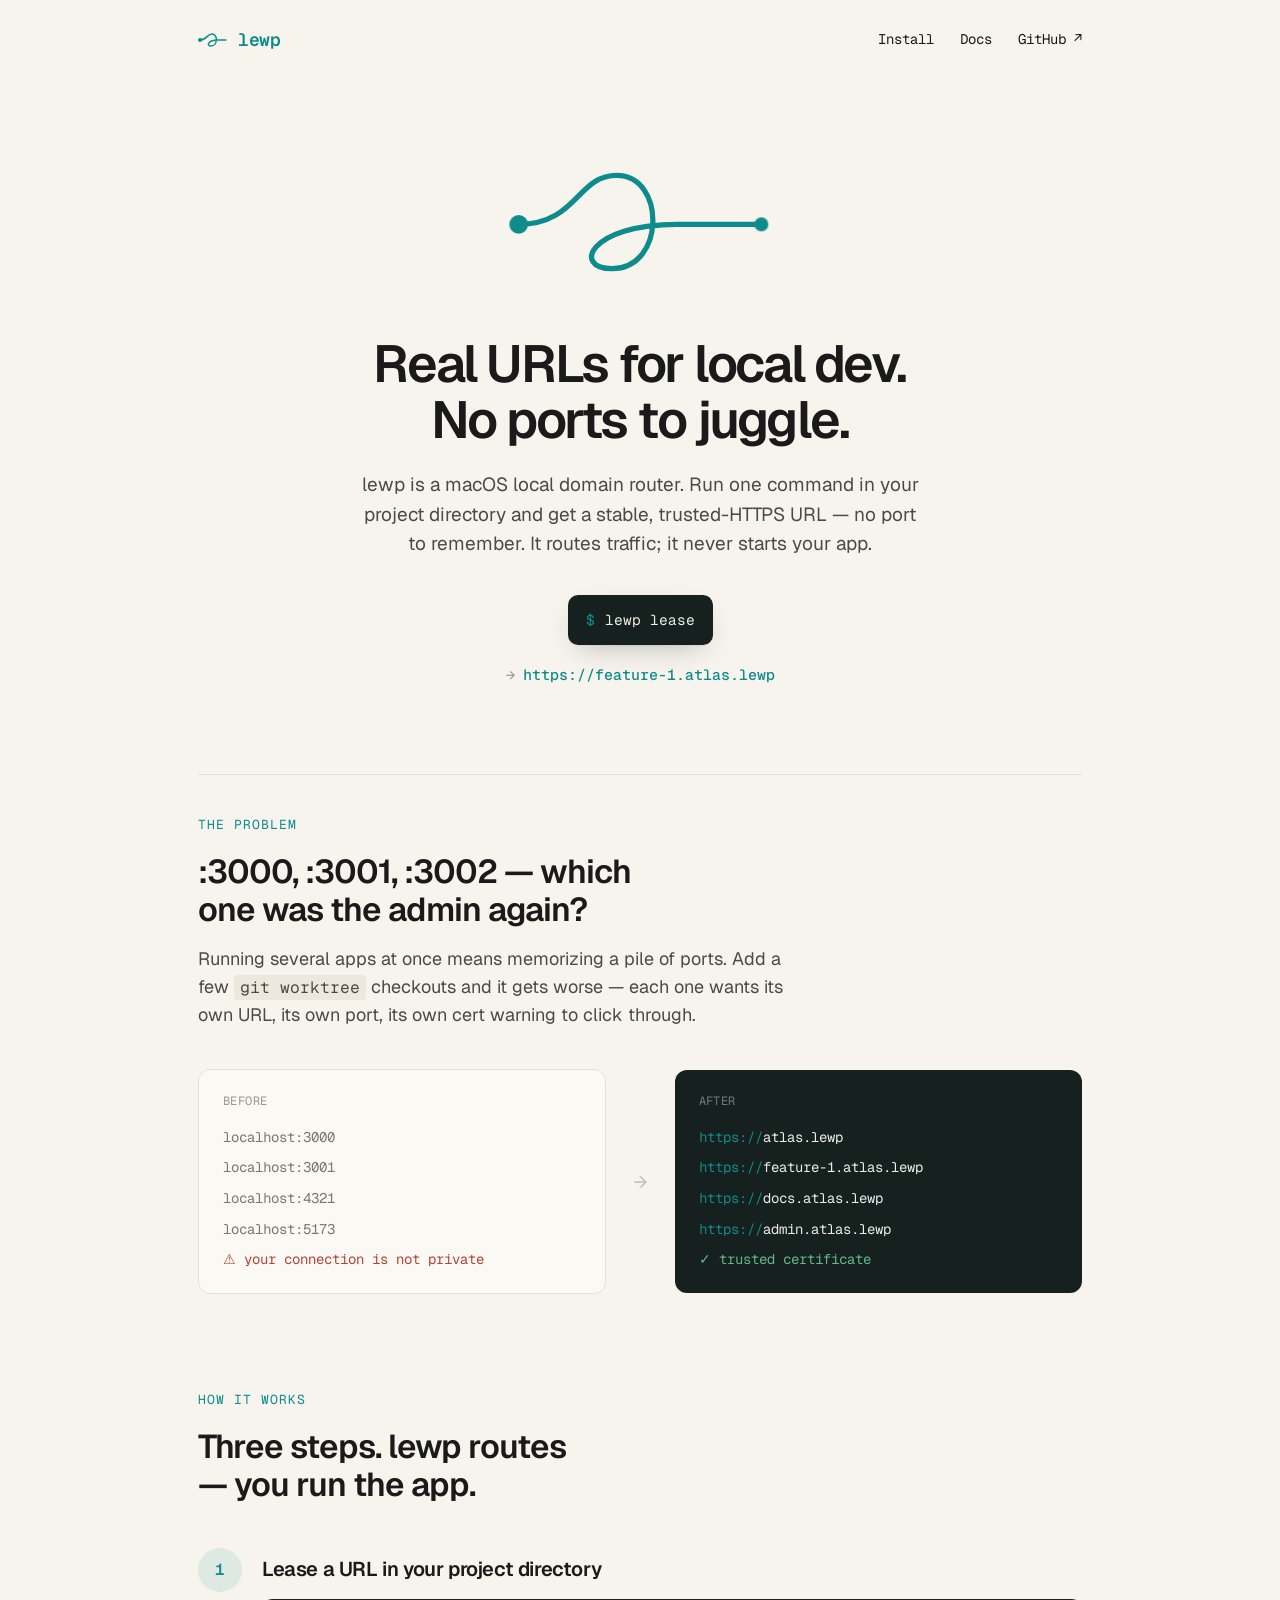
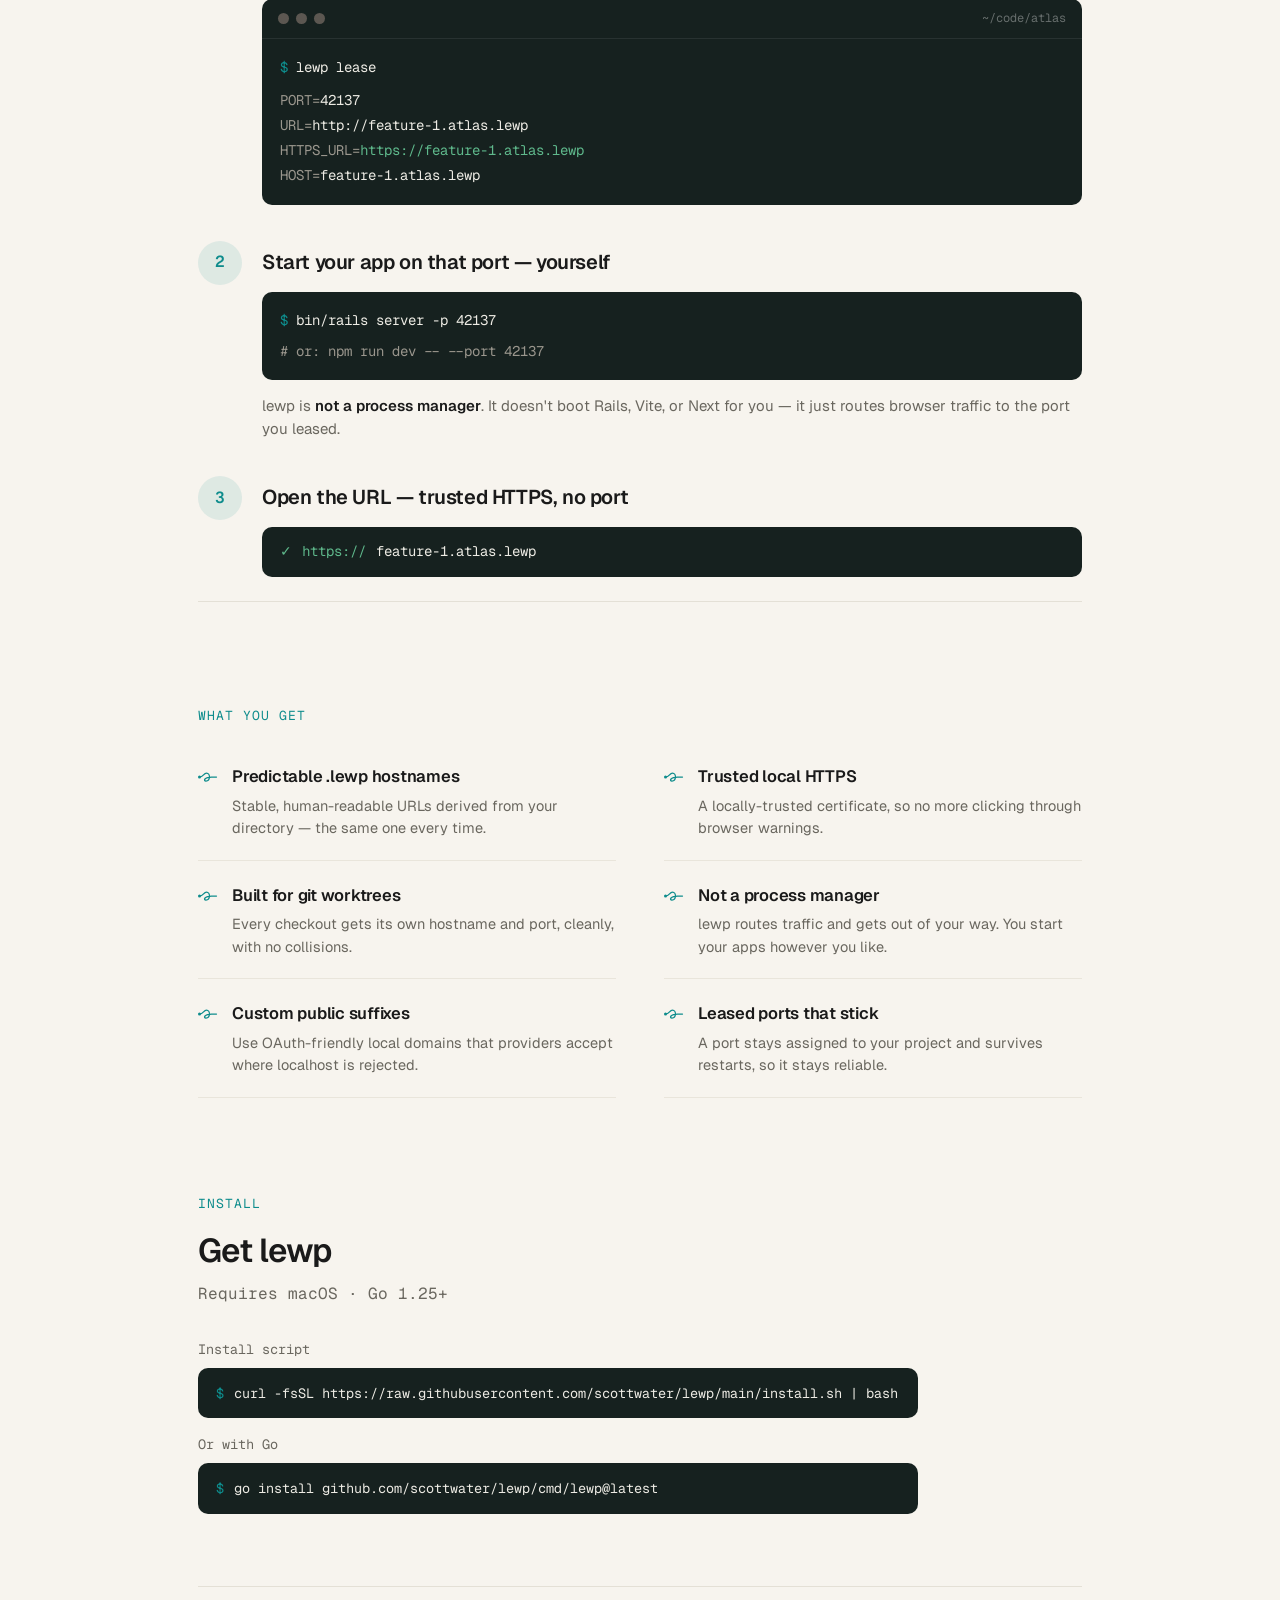
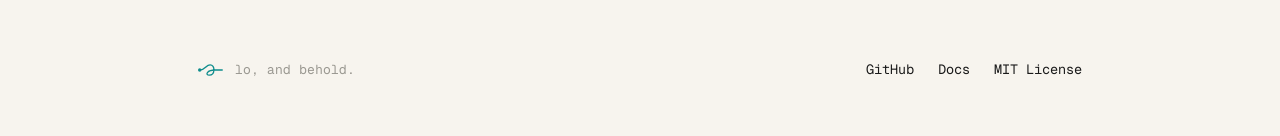
==== site/index.html @ ffc9e538 "initial website" ====
<!DOCTYPE html>
<html lang="en">
<head>
<meta charset="utf-8">
<meta name="viewport" content="width=device-width, initial-scale=1">
<title>lewp — Real URLs for local dev</title>
<meta name="description" content="lewp is a macOS local domain router. Run one command in your project directory and get a stable, trusted-HTTPS URL — no port to remember. It routes traffic; it never starts your app.">
<meta name="theme-color" content="#F7F4EE">
<link rel="icon" href="favicon.ico" sizes="any">
<link rel="icon" href="favicon.svg" type="image/svg+xml">
<link rel="apple-touch-icon" href="apple-touch-icon.png">
<link rel="manifest" href="manifest.webmanifest">
<link rel="preconnect" href="https://fonts.googleapis.com">
<link rel="preconnect" href="https://fonts.gstatic.com" crossorigin>
<link href="https://fonts.googleapis.com/css2?family=Geist:wght@400;500;600;700&family=Geist+Mono:wght@400;500;600&display=swap" rel="stylesheet">
<link rel="stylesheet" href="styles.css">
</head>
<body>

<div class="container">

  <!-- ============ HEADER ============ -->
  <header class="site-header">
    <a href="index.html" class="brand">
      <svg width="30" height="16" viewBox="0 0 60 32" fill="none" style="overflow: visible;" aria-hidden="true">
        <path d="M4 16 C 18 16 18 4 28 4 C 40 4 40 28 26 28 C 16 28 20 16 40 16 L 56 16" stroke="#0E8C8C" stroke-width="3" stroke-linecap="round" fill="none"/>
        <circle cx="4" cy="16" r="4" fill="#0E8C8C"/>
      </svg>
      <span>lewp</span>
    </a>
    <nav class="nav">
      <a href="#install">Install</a>
      <a href="docs.html">Docs</a>
      <a href="https://github.com/scottwater/lewp">GitHub&nbsp;↗</a>
    </nav>
  </header>

  <!-- ============ HERO ============ -->
  <section class="hero">
    <div class="hero-logo">
      <svg width="280" height="140" viewBox="0 0 240 120" fill="none" style="overflow: visible;" aria-hidden="true">
        <path class="lewp-path" pathLength="1" d="M16 62 C 66 62 66 20 100 20 C 142 20 142 100 96 100 C 62 100 76 62 152 62 L 224 62" stroke="#0E8C8C" stroke-width="4.5" stroke-linecap="round" fill="none"/>
        <circle class="lewp-dot" cx="16" cy="62" r="8" fill="#0E8C8C"/>
        <circle class="lewp-tip" cx="224" cy="62" r="6" fill="#0E8C8C"/>
      </svg>
    </div>

    <h1 class="lewp-fade">Real URLs for local dev.<br>No ports to juggle.</h1>

    <p class="hero-sub lewp-fade-2">lewp is a macOS local domain router. Run one command in your project directory and get a stable, trusted-HTTPS URL — no port to remember. It routes traffic; it never starts your app.</p>

    <div class="hero-cta lewp-fade-2">
      <code class="hero-cmd"><span class="prompt">$</span>lewp lease</code>
      <div class="hero-url">
        <span class="arrow">→</span>
        <a href="#how">https://feature-1.atlas.lewp</a>
      </div>
    </div>
  </section>

  <!-- ============ PROBLEM ============ -->
  <section class="problem">
    <p class="kicker">The problem</p>
    <h2>:3000, :3001, :3002 — which one was the admin again?</h2>
    <p class="lede">Running several apps at once means memorizing a pile of ports. Add a few <code class="inline-code">git worktree</code> checkouts and it gets worse — each one wants its own URL, its own port, its own cert warning to click through.</p>

    <div class="before-after">
      <div class="card-before">
        <p class="card-label">BEFORE</p>
        <div class="card-list">
          <span>localhost:3000</span>
          <span>localhost:3001</span>
          <span>localhost:4321</span>
          <span>localhost:5173</span>
          <span class="warn">⚠ your connection is not private</span>
        </div>
      </div>
      <div class="arrow">→</div>
      <div class="card-after">
        <p class="card-label">AFTER</p>
        <div class="card-list">
          <span><span class="prompt">https://</span>atlas.lewp</span>
          <span><span class="prompt">https://</span>feature-1.atlas.lewp</span>
          <span><span class="prompt">https://</span>docs.atlas.lewp</span>
          <span><span class="prompt">https://</span>admin.atlas.lewp</span>
          <span class="ok">✓ trusted certificate</span>
        </div>
      </div>
    </div>
  </section>

  <!-- ============ HOW IT WORKS ============ -->
  <section id="how" class="how">
    <p class="kicker">How it works</p>
    <h2>Three steps. lewp routes — you run the app.</h2>

    <div class="steps">

      <!-- step 1 -->
      <div class="step">
        <div class="step-num">1</div>
        <div>
          <h3>Lease a URL in your project directory</h3>
          <div class="term">
            <div class="term-titlebar">
              <div class="term-lights"><span></span><span></span><span></span></div>
              <span class="term-path">~/code/atlas</span>
            </div>
            <div class="term-body">
              <div><span class="prompt">$</span> lewp lease</div>
              <div class="dim" style="margin-top: 8px;">PORT=<span class="term-ink">42137</span></div>
              <div class="dim">URL=<span class="term-ink">http://feature-1.atlas.lewp</span></div>
              <div class="dim">HTTPS_URL=<span class="ok">https://feature-1.atlas.lewp</span></div>
              <div class="dim">HOST=<span class="term-ink">feature-1.atlas.lewp</span></div>
            </div>
          </div>
        </div>
      </div>

      <!-- step 2 -->
      <div class="step">
        <div class="step-num">2</div>
        <div>
          <h3>Start your app on that port — yourself</h3>
          <div class="term">
            <div class="term-body">
              <div><span class="prompt">$</span> bin/rails server -p 42137</div>
              <div class="dim" style="margin-top: 6px;"># or: npm run dev -- --port 42137</div>
            </div>
          </div>
          <p class="step-note">lewp is <strong>not a process manager</strong>. It doesn't boot Rails, Vite, or Next for you — it just routes browser traffic to the port you leased.</p>
        </div>
      </div>

      <!-- step 3 -->
      <div class="step">
        <div class="step-num">3</div>
        <div>
          <h3>Open the URL — trusted HTTPS, no port</h3>
          <div class="term">
            <div class="term-url">
              <span class="ok">✓</span>
              <span class="ok">https://</span><span>feature-1.atlas.lewp</span>
            </div>
          </div>
        </div>
      </div>

    </div>
  </section>

  <!-- ============ FEATURES ============ -->
  <section class="features">
    <p class="kicker">What you get</p>
    <div class="features-grid">

      <div class="feature">
        <svg width="20" height="16" viewBox="0 0 40 24" fill="none" aria-hidden="true">
          <path d="M3 12 C 11 12 11 4 17 4 C 25 4 25 20 16 20 C 10 20 13 12 27 12 L 37 12" stroke="#0E8C8C" stroke-width="2.5" stroke-linecap="round" fill="none"/>
          <circle cx="3" cy="12" r="3" fill="#0E8C8C"/>
        </svg>
        <div>
          <h3>Predictable .lewp hostnames</h3>
          <p>Stable, human-readable URLs derived from your directory — the same one every time.</p>
        </div>
      </div>

      <div class="feature">
        <svg width="20" height="16" viewBox="0 0 40 24" fill="none" aria-hidden="true">
          <path d="M3 12 C 11 12 11 4 17 4 C 25 4 25 20 16 20 C 10 20 13 12 27 12 L 37 12" stroke="#0E8C8C" stroke-width="2.5" stroke-linecap="round" fill="none"/>
          <circle cx="3" cy="12" r="3" fill="#0E8C8C"/>
        </svg>
        <div>
          <h3>Trusted local HTTPS</h3>
          <p>A locally-trusted certificate, so no more clicking through browser warnings.</p>
        </div>
      </div>

      <div class="feature">
        <svg width="20" height="16" viewBox="0 0 40 24" fill="none" aria-hidden="true">
          <path d="M3 12 C 11 12 11 4 17 4 C 25 4 25 20 16 20 C 10 20 13 12 27 12 L 37 12" stroke="#0E8C8C" stroke-width="2.5" stroke-linecap="round" fill="none"/>
          <circle cx="3" cy="12" r="3" fill="#0E8C8C"/>
        </svg>
        <div>
          <h3>Built for git worktrees</h3>
          <p>Every checkout gets its own hostname and port, cleanly, with no collisions.</p>
        </div>
      </div>

      <div class="feature">
        <svg width="20" height="16" viewBox="0 0 40 24" fill="none" aria-hidden="true">
          <path d="M3 12 C 11 12 11 4 17 4 C 25 4 25 20 16 20 C 10 20 13 12 27 12 L 37 12" stroke="#0E8C8C" stroke-width="2.5" stroke-linecap="round" fill="none"/>
          <circle cx="3" cy="12" r="3" fill="#0E8C8C"/>
        </svg>
        <div>
          <h3>Not a process manager</h3>
          <p>lewp routes traffic and gets out of your way. You start your apps however you like.</p>
        </div>
      </div>

      <div class="feature">
        <svg width="20" height="16" viewBox="0 0 40 24" fill="none" aria-hidden="true">
          <path d="M3 12 C 11 12 11 4 17 4 C 25 4 25 20 16 20 C 10 20 13 12 27 12 L 37 12" stroke="#0E8C8C" stroke-width="2.5" stroke-linecap="round" fill="none"/>
          <circle cx="3" cy="12" r="3" fill="#0E8C8C"/>
        </svg>
        <div>
          <h3>Custom public suffixes</h3>
          <p>Use OAuth-friendly local domains that providers accept where localhost is rejected.</p>
        </div>
      </div>

      <div class="feature">
        <svg width="20" height="16" viewBox="0 0 40 24" fill="none" aria-hidden="true">
          <path d="M3 12 C 11 12 11 4 17 4 C 25 4 25 20 16 20 C 10 20 13 12 27 12 L 37 12" stroke="#0E8C8C" stroke-width="2.5" stroke-linecap="round" fill="none"/>
          <circle cx="3" cy="12" r="3" fill="#0E8C8C"/>
        </svg>
        <div>
          <h3>Leased ports that stick</h3>
          <p>A port stays assigned to your project and survives restarts, so it stays reliable.</p>
        </div>
      </div>

    </div>
  </section>

  <!-- ============ INSTALL ============ -->
  <section id="install" class="install">
    <p class="kicker">Install</p>
    <h2>Get lewp</h2>
    <p class="reqs">Requires macOS · Go 1.25+</p>

    <div class="install-list">
      <div>
        <p class="install-label">Install script</p>
        <code class="install-cmd"><span class="prompt">$</span>curl -fsSL https://raw.githubusercontent.com/scottwater/lewp/main/install.sh | bash</code>
      </div>
      <div>
        <p class="install-label">Or with Go</p>
        <code class="install-cmd"><span class="prompt">$</span>go install github.com/scottwater/lewp/cmd/lewp@latest</code>
      </div>
    </div>
  </section>

  <!-- ============ FOOTER ============ -->
  <footer class="site-footer">
    <div class="footer-tag">
      <svg width="26" height="14" viewBox="0 0 60 32" fill="none" aria-hidden="true">
        <path d="M4 16 C 18 16 18 4 28 4 C 40 4 40 28 26 28 C 16 28 20 16 40 16 L 56 16" stroke="#0E8C8C" stroke-width="3" stroke-linecap="round" fill="none"/>
        <circle cx="4" cy="16" r="4" fill="#0E8C8C"/>
      </svg>
      <span>lo, and behold.</span>
    </div>
    <nav class="footer-nav">
      <a href="https://github.com/scottwater/lewp">GitHub</a>
      <a href="docs.html">Docs</a>
      <a href="https://github.com/scottwater/lewp/blob/main/LICENSE">MIT License</a>
    </nav>
  </footer>

</div>

</body>
</html>
---- site/styles.css ----
/* lewp site — shared styles for index.html and docs.html */

:root {
  --bg: #F7F4EE;
  --ink: #1A1A1A;
  --teal: #0E8C8C;
  --body-2: #4A4A46;
  --body-3: #6A675F;
  --faint: #9A9891;
  --faint-2: #C7C2B6;
  --line: #E4E0D6;
  --line-soft: #E9E5DB;
  --chip: #ECE8DE;
  --card: #FBF9F3;
  --term: #16211F;
  --term-ink: #EDEBE4;
  --term-dim: #9A968D;
  --term-comment: #6E6A62;
  --green: #5FB98C;
  --red: #B4433A;
  --sans: 'Geist', system-ui, sans-serif;
  --mono: 'Geist Mono', ui-monospace, SFMono-Regular, Menlo, monospace;
}

* { box-sizing: border-box; }
html { scroll-behavior: smooth; }
html, body { margin: 0; padding: 0; }
body {
  background: var(--bg);
  color: var(--ink);
  font-family: var(--sans);
  -webkit-font-smoothing: antialiased;
  line-height: 1.55;
}
a { color: var(--teal); text-decoration: none; }
a:hover { text-decoration: underline; }
::selection { background: rgba(14, 140, 140, 0.20); }

/* ---------- shared bits ---------- */

.brand {
  display: flex;
  align-items: center;
  gap: 10px;
  font-size: 18px;
  font-weight: 600;
  letter-spacing: -0.02em;
  color: var(--teal);
  text-decoration: none;
}

.nav {
  display: flex;
  align-items: center;
  gap: 26px;
  font-size: 14px;
}
.nav a { color: var(--ink); }
.nav a.active { color: var(--teal); }

.kicker {
  font-family: var(--mono);
  font-size: 13px;
  letter-spacing: 0.08em;
  text-transform: uppercase;
  color: var(--teal);
  margin: 0 0 18px;
}

.inline-code {
  font-family: var(--mono);
  font-size: 0.9em;
  background: var(--chip);
  padding: 2px 6px;
  border-radius: 4px;
}

/* dark terminal panels */
.term {
  background: var(--term);
  border-radius: 10px;
  overflow: hidden;
  font-family: var(--mono);
  font-size: 14px;
}
.term-body { padding: 16px 18px; color: var(--term-ink); line-height: 1.8; }
.prompt { color: var(--teal); }
.dim { color: var(--term-dim); }
.comment { color: var(--term-comment); }
.ok { color: var(--green); }
.term-ink { color: var(--term-ink); }

/* ---------- landing page ---------- */

.container {
  max-width: 940px;
  margin: 0 auto;
  padding: 0 28px;
}

.site-header {
  display: flex;
  align-items: center;
  justify-content: space-between;
  padding: 26px 0;
  font-family: var(--mono);
}

.hero { padding: 72px 0 88px; }
.hero-logo { display: flex; justify-content: center; margin-bottom: 44px; }
.hero h1 {
  font-size: 52px;
  line-height: 1.08;
  letter-spacing: -0.035em;
  font-weight: 600;
  margin: 0 auto 22px;
  max-width: 640px;
  text-align: center;
  text-wrap: balance;
}
.hero-sub {
  font-size: 19px;
  color: var(--body-2);
  margin: 0 auto 36px;
  max-width: 560px;
  text-align: center;
  text-wrap: pretty;
}
.hero-cta { display: flex; flex-direction: column; align-items: center; gap: 18px; }
.hero-cmd {
  display: flex;
  align-items: center;
  gap: 10px;
  background: var(--term);
  border-radius: 10px;
  font-family: var(--mono);
  font-size: 14.5px;
  color: var(--term-ink);
  padding: 14px 18px;
  white-space: nowrap;
  box-shadow: 0 1px 0 rgba(0, 0, 0, 0.04), 0 10px 30px -12px rgba(22, 33, 31, 0.35);
}
.hero-url {
  display: flex;
  align-items: center;
  gap: 8px;
  font-family: var(--mono);
  font-size: 15px;
  color: var(--body-2);
}
.hero-url .arrow { color: var(--faint); }
.hero-url a { color: var(--teal); font-weight: 500; }

/* hero logo animation */
@keyframes lewp-draw { to { stroke-dashoffset: 0; } }
@keyframes lewp-pop { from { transform: scale(0); opacity: 0; } to { transform: scale(1); opacity: 1; } }
@keyframes lewp-fade { from { opacity: 0; transform: translateY(6px); } to { opacity: 1; transform: translateY(0); } }
.lewp-path {
  stroke-dasharray: 1;
  stroke-dashoffset: 1;
  animation: lewp-draw 1.7s cubic-bezier(0.65, 0.05, 0.36, 1) 0.3s forwards;
}
.lewp-dot { transform-origin: center; animation: lewp-pop 0.45s ease-out both; }
.lewp-tip { opacity: 0; animation: lewp-pop 0.4s ease-out 1.9s forwards; transform-origin: center; }
.lewp-fade { opacity: 0; animation: lewp-fade 0.7s ease-out 0.5s forwards; }
.lewp-fade-2 { opacity: 0; animation: lewp-fade 0.7s ease-out 0.75s forwards; }
@media (prefers-reduced-motion: reduce) {
  .lewp-path { animation: none; stroke-dashoffset: 0; }
  .lewp-dot, .lewp-tip, .lewp-fade, .lewp-fade-2 { animation: none; opacity: 1; transform: none; }
}

/* problem section */
.problem { padding: 40px 0 24px; border-top: 1px solid var(--line); }
.problem h2, .how h2 {
  font-size: 33px;
  line-height: 1.15;
  letter-spacing: -0.03em;
  font-weight: 600;
  margin: 0 0 16px;
  max-width: 620px;
  text-wrap: balance;
}
.problem .lede {
  font-size: 18px;
  color: var(--body-2);
  margin: 0 0 40px;
  max-width: 600px;
  text-wrap: pretty;
}
.before-after {
  display: grid;
  grid-template-columns: 1fr auto 1fr;
  align-items: center;
  gap: 28px;
}
.before-after .arrow { font-size: 22px; color: var(--faint-2); font-family: var(--mono); }
.card-before {
  background: var(--card);
  border: 1px solid var(--line);
  border-radius: 12px;
  padding: 22px 24px;
}
.card-after { background: var(--term); border-radius: 12px; padding: 22px 24px; }
.card-label {
  font-family: var(--mono);
  font-size: 12px;
  color: var(--faint);
  margin: 0 0 16px;
  letter-spacing: 0.04em;
}
.card-after .card-label { color: rgba(255, 255, 255, 0.4); }
.card-list { font-family: var(--mono); font-size: 14px; display: flex; flex-direction: column; gap: 9px; }
.card-before .card-list { color: #7A776F; }
.card-after .card-list { color: var(--term-ink); }
.warn { color: var(--red); }

/* how it works */
.how { padding: 72px 0 24px; }
.how h2 { margin-bottom: 44px; max-width: 560px; }
.steps { display: flex; flex-direction: column; gap: 36px; }
.step { display: grid; grid-template-columns: 44px 1fr; gap: 20px; align-items: start; }
.step-num {
  display: flex;
  align-items: center;
  justify-content: center;
  width: 44px;
  height: 44px;
  border-radius: 50%;
  background: rgba(14, 140, 140, 0.10);
  color: var(--teal);
  font-family: var(--mono);
  font-weight: 600;
  font-size: 16px;
}
.step h3 { font-size: 20px; font-weight: 600; letter-spacing: -0.02em; margin: 6px 0 14px; }
.term-titlebar {
  display: flex;
  align-items: center;
  justify-content: space-between;
  padding: 10px 16px;
  border-bottom: 1px solid rgba(255, 255, 255, 0.08);
}
.term-lights { display: flex; gap: 7px; }
.term-lights span { width: 11px; height: 11px; border-radius: 50%; background: #5C5751; }
.term-path { color: rgba(255, 255, 255, 0.35); font-size: 12px; }
.step-note { font-size: 15px; color: var(--body-3); margin: 14px 0 0; text-wrap: pretty; }
.step-note strong { font-weight: 600; color: var(--ink); }
.term-url { padding: 14px 18px; color: var(--term-ink); display: flex; align-items: center; gap: 10px; }

/* features */
.features { padding: 72px 0 24px; border-top: 1px solid var(--line); }
.features .kicker { margin: 32px 0 18px; }
.features-grid { display: grid; grid-template-columns: 1fr 1fr; gap: 2px 48px; }
.feature {
  display: grid;
  grid-template-columns: 20px 1fr;
  gap: 14px;
  padding: 20px 0;
  border-bottom: 1px solid var(--line-soft);
  align-items: start;
}
.feature svg { margin-top: 5px; }
.feature h3 { font-size: 16.5px; font-weight: 600; letter-spacing: -0.015em; margin: 0 0 5px; }
.feature p { font-size: 14.5px; color: var(--body-3); margin: 0; text-wrap: pretty; }

/* install */
.install { padding: 72px 0 24px; }
.install h2 { font-size: 33px; line-height: 1.15; letter-spacing: -0.03em; font-weight: 600; margin: 0 0 12px; }
.install .reqs { font-size: 16px; color: var(--body-3); margin: 0 0 32px; font-family: var(--mono); }
.install-list { display: flex; flex-direction: column; gap: 16px; max-width: 720px; }
.install-label { font-size: 13.5px; color: var(--body-3); margin: 0 0 8px; font-family: var(--mono); }
.install-cmd {
  display: flex;
  align-items: center;
  gap: 10px;
  background: var(--term);
  border-radius: 10px;
  font-family: var(--mono);
  font-size: 13.5px;
  color: var(--term-ink);
  padding: 15px 18px;
  overflow-x: auto;
  white-space: nowrap;
}

/* footer */
.site-footer {
  padding: 72px 0 56px;
  margin-top: 48px;
  border-top: 1px solid var(--line);
  display: flex;
  align-items: center;
  justify-content: space-between;
  flex-wrap: wrap;
  gap: 20px;
}
.footer-tag { display: flex; align-items: center; gap: 11px; font-family: var(--mono); }
.footer-tag span { font-size: 13px; color: var(--faint); }
.footer-nav { display: flex; align-items: center; gap: 24px; font-family: var(--mono); font-size: 13.5px; }
.footer-nav a { color: var(--ink); }

/* landing responsive */
@media (max-width: 720px) {
  .hero { padding: 48px 0 64px; }
  .hero h1 { font-size: 38px; }
  .before-after { grid-template-columns: 1fr; gap: 14px; }
  .before-after .arrow { justify-self: center; transform: rotate(90deg); }
  .features-grid { grid-template-columns: 1fr; }
}

/* ---------- docs page ---------- */

.docs-header {
  position: sticky;
  top: 0;
  z-index: 20;
  background: rgba(247, 244, 238, 0.88);
  backdrop-filter: blur(10px);
  -webkit-backdrop-filter: blur(10px);
  border-bottom: 1px solid var(--line);
}
.docs-header-inner {
  max-width: 1120px;
  margin: 0 auto;
  padding: 16px 28px;
  display: flex;
  align-items: center;
  justify-content: space-between;
  font-family: var(--mono);
}

.doc-grid {
  max-width: 1120px;
  margin: 0 auto;
  padding: 0 28px;
  display: grid;
  grid-template-columns: 220px 1fr;
  gap: 56px;
}

.doc-side-wrap { padding-top: 48px; }
.doc-side {
  position: sticky;
  top: 88px;
  max-height: calc(100vh - 110px);
  overflow-y: auto;
  padding-bottom: 40px;
}
.doc-side-title {
  font-family: var(--mono);
  font-size: 11.5px;
  letter-spacing: 0.1em;
  text-transform: uppercase;
  color: var(--faint);
  margin: 0 0 10px;
  padding-left: 14px;
}
.doc-side a {
  display: block;
  color: var(--body-3);
  font-size: 13.5px;
  padding: 4px 0 4px 14px;
  border-left: 2px solid transparent;
}
.doc-side a:hover {
  color: var(--teal);
  border-left-color: rgba(14, 140, 140, 0.4);
  text-decoration: none;
}

.doc-main { padding: 48px 0 120px; min-width: 0; }
.doc-main > .kicker { margin-bottom: 14px; }
.doc-main h1 {
  font-size: 40px;
  line-height: 1.1;
  letter-spacing: -0.035em;
  font-weight: 600;
  margin: 0 0 16px;
}
.doc-lede { font-size: 18px; color: var(--body-2); margin: 0 0 12px; max-width: 620px; text-wrap: pretty; }
.doc-intro-term { margin: 24px 0 8px; max-width: 620px; line-height: 1.9; }
.doc-note { font-size: 15px; color: var(--body-3); margin: 0 0 8px; max-width: 620px; }

.doc-scroll { scroll-margin-top: 90px; }
.doc-section { padding-top: 56px; }
.doc-section-head { display: flex; align-items: center; gap: 12px; margin-bottom: 8px; }
.doc-section h2 {
  font-family: var(--mono);
  font-size: 24px;
  font-weight: 600;
  letter-spacing: -0.02em;
  margin: 0;
}
.doc-section p { font-size: 16px; color: var(--body-2); margin: 14px 0; max-width: 680px; text-wrap: pretty; }
.doc-section pre {
  background: var(--term);
  color: var(--term-ink);
  border-radius: 10px;
  padding: 16px 18px;
  margin: 14px 0;
  font-family: var(--mono);
  font-size: 13px;
  line-height: 1.7;
  overflow-x: auto;
  max-width: 720px;
  white-space: pre;
}

.doc-footer {
  margin-top: 72px;
  padding-top: 28px;
  border-top: 1px solid var(--line);
  font-family: var(--mono);
  font-size: 13.5px;
  color: var(--faint);
  display: flex;
  align-items: center;
  gap: 20px;
  flex-wrap: wrap;
}
.doc-footer a { color: var(--ink); }
.doc-footer .tagline { color: var(--faint-2); }

@media (max-width: 880px) {
  .doc-side-wrap { display: none; }
  .doc-grid { grid-template-columns: 1fr; }
}
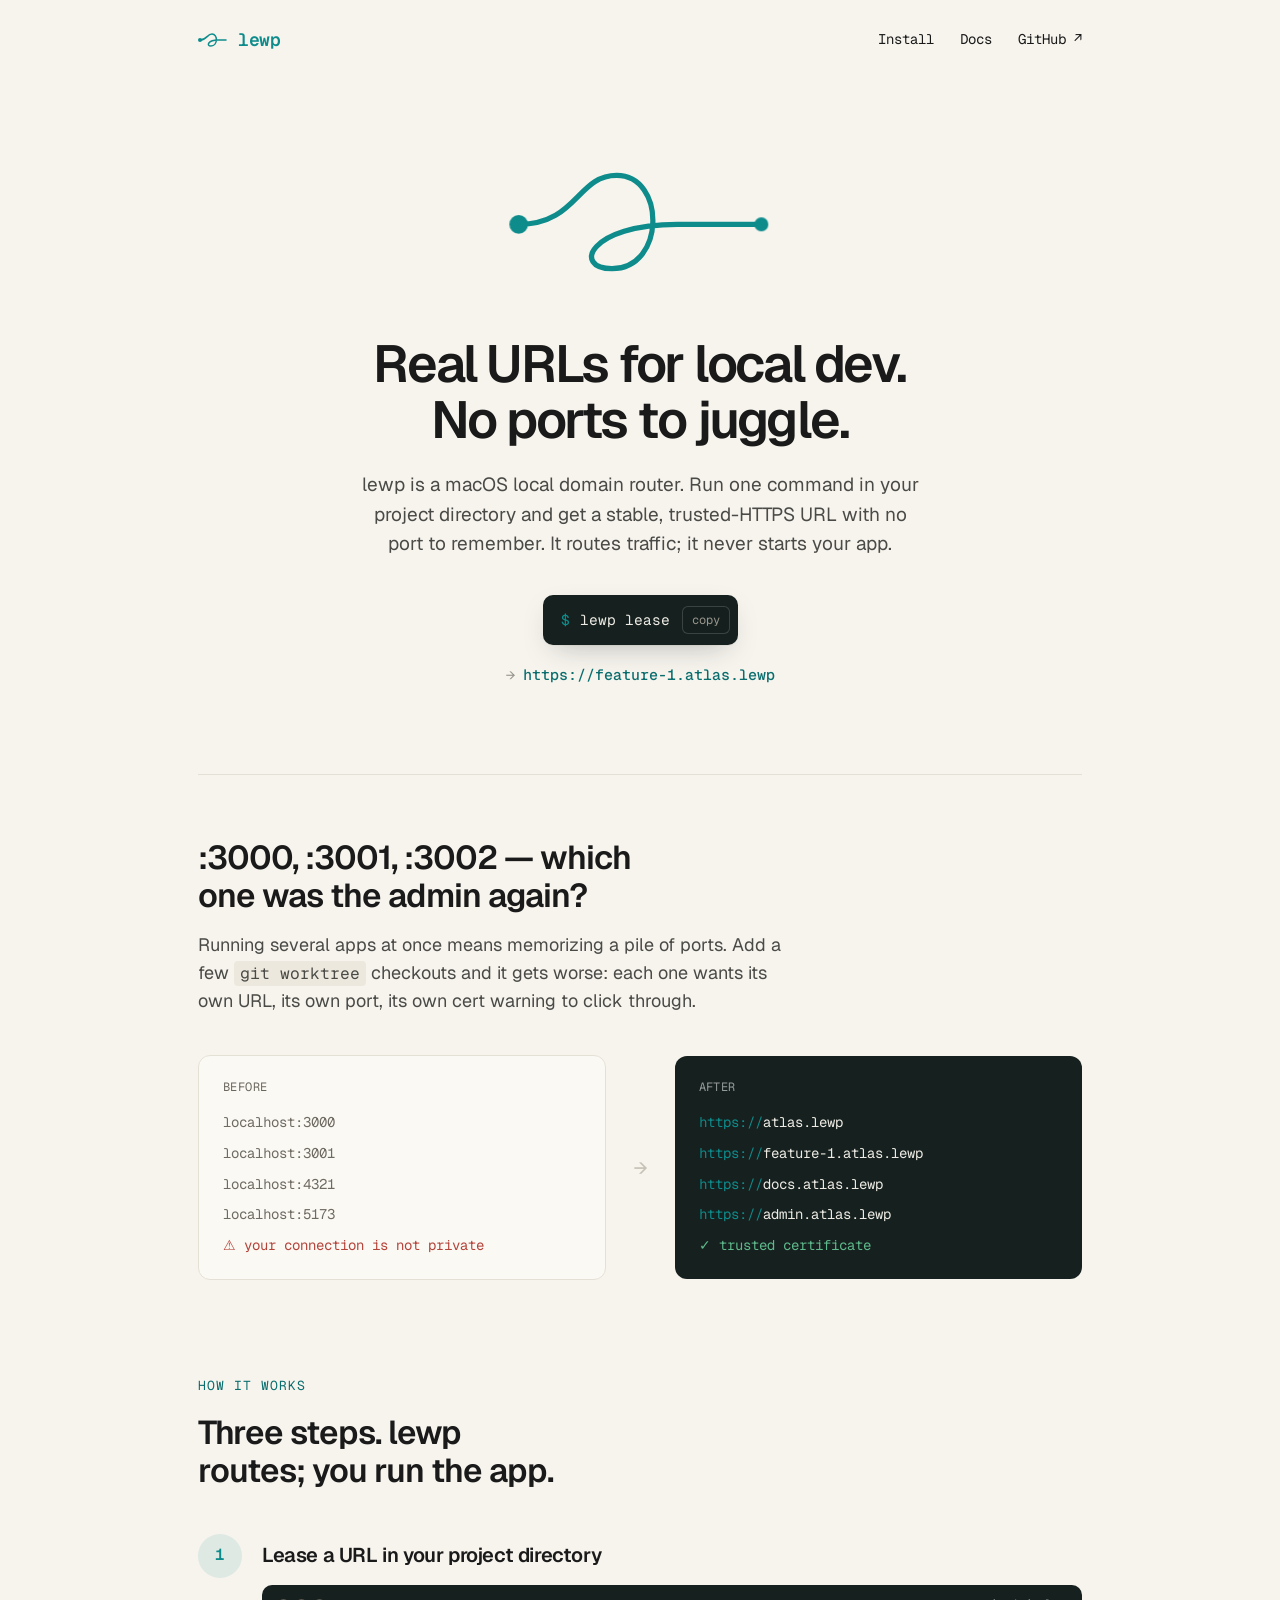
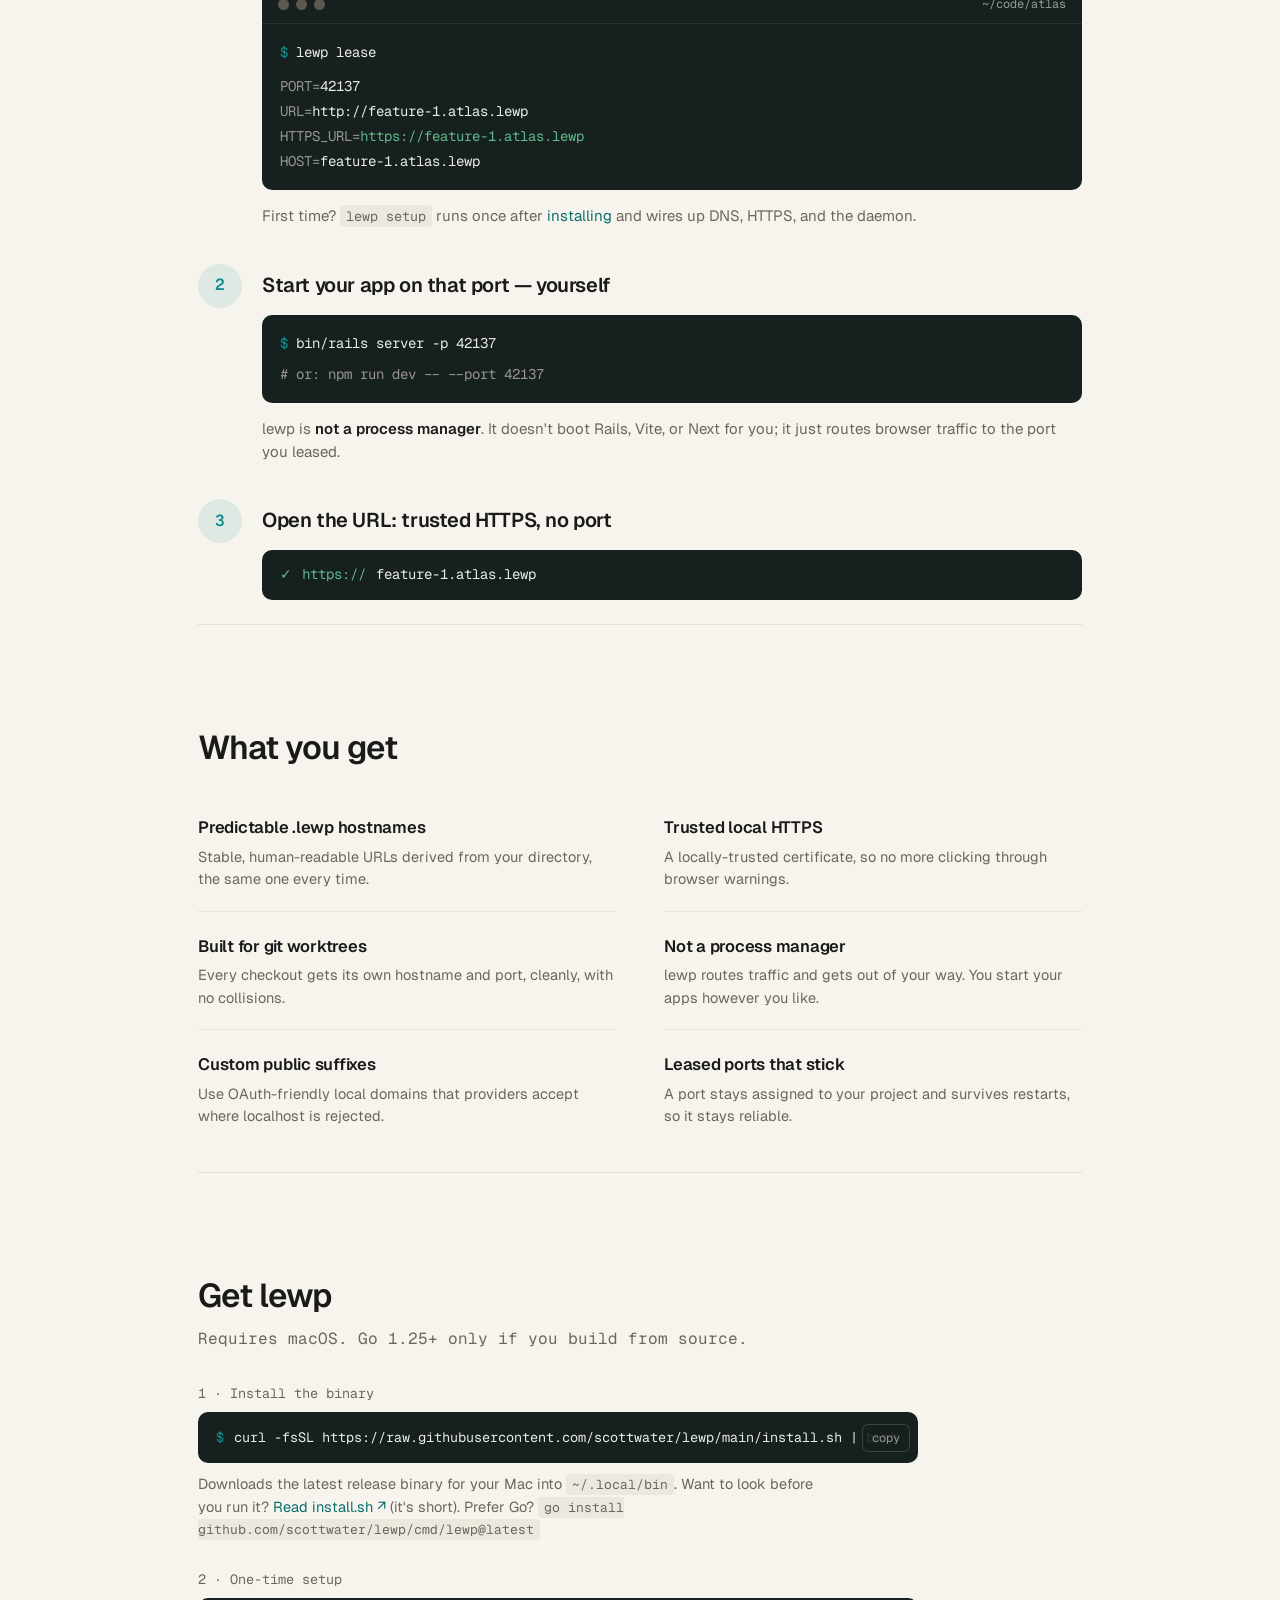
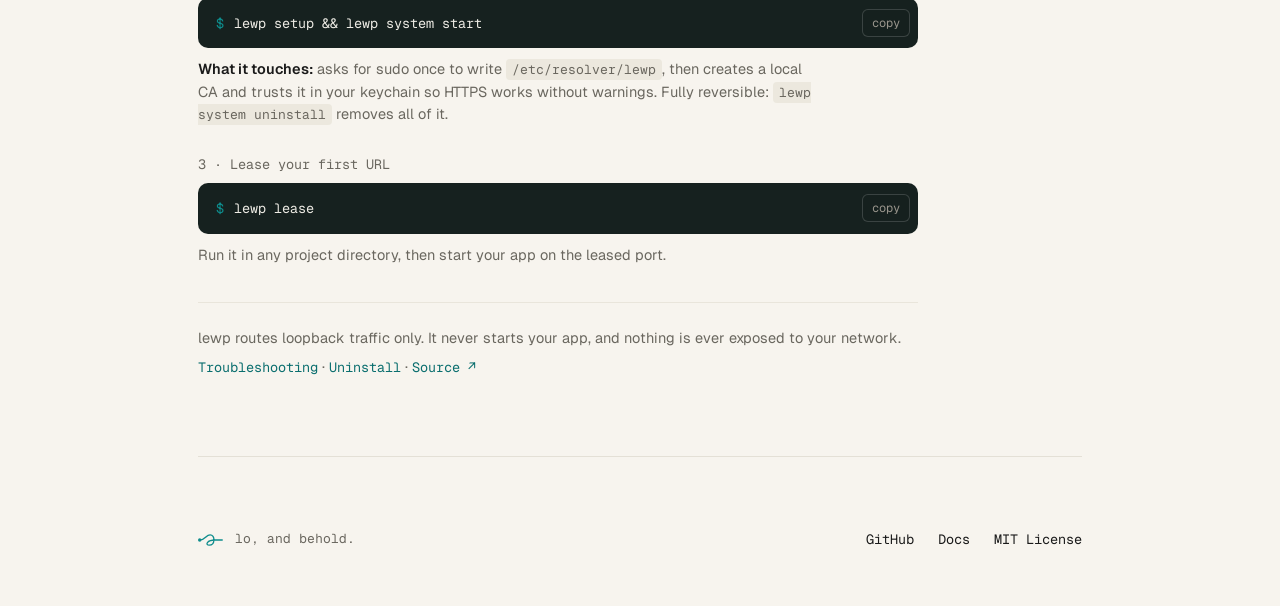
==== commit 39dc9b8c: "Update site install flow, contrast, and command affordances - Restructure the landing install sectio" ====
--- a/site/index.html
+++ b/site/index.html
@@ -4,7 +4,7 @@
 <meta charset="utf-8">
 <meta name="viewport" content="width=device-width, initial-scale=1">
 <title>lewp — Real URLs for local dev</title>
-<meta name="description" content="lewp is a macOS local domain router. Run one command in your project directory and get a stable, trusted-HTTPS URL — no port to remember. It routes traffic; it never starts your app.">
+<meta name="description" content="lewp is a macOS local domain router. Run one command in your project directory and get a stable, trusted-HTTPS URL with no port to remember. It routes traffic; it never starts your app.">
 <meta name="theme-color" content="#F7F4EE">
 <link rel="icon" href="favicon.ico" sizes="any">
 <link rel="icon" href="favicon.svg" type="image/svg+xml">
@@ -47,7 +47,7 @@
 
     <h1 class="lewp-fade">Real URLs for local dev.<br>No ports to juggle.</h1>
 
-    <p class="hero-sub lewp-fade-2">lewp is a macOS local domain router. Run one command in your project directory and get a stable, trusted-HTTPS URL — no port to remember. It routes traffic; it never starts your app.</p>
+    <p class="hero-sub lewp-fade-2">lewp is a macOS local domain router. Run one command in your project directory and get a stable, trusted-HTTPS URL with no port to remember. It routes traffic; it never starts your app.</p>
 
     <div class="hero-cta lewp-fade-2">
       <code class="hero-cmd"><span class="prompt">$</span>lewp lease</code>
@@ -60,9 +60,8 @@
 
   <!-- ============ PROBLEM ============ -->
   <section class="problem">
-    <p class="kicker">The problem</p>
     <h2>:3000, :3001, :3002 — which one was the admin again?</h2>
-    <p class="lede">Running several apps at once means memorizing a pile of ports. Add a few <code class="inline-code">git worktree</code> checkouts and it gets worse — each one wants its own URL, its own port, its own cert warning to click through.</p>
+    <p class="lede">Running several apps at once means memorizing a pile of ports. Add a few <code class="inline-code">git worktree</code> checkouts and it gets worse: each one wants its own URL, its own port, its own cert warning to click through.</p>
 
     <div class="before-after">
       <div class="card-before">
@@ -92,7 +91,7 @@
   <!-- ============ HOW IT WORKS ============ -->
   <section id="how" class="how">
     <p class="kicker">How it works</p>
-    <h2>Three steps. lewp routes — you run the app.</h2>
+    <h2>Three steps. lewp routes; you run the app.</h2>
 
     <div class="steps">
 
@@ -114,6 +113,7 @@
               <div class="dim">HOST=<span class="term-ink">feature-1.atlas.lewp</span></div>
             </div>
           </div>
+          <p class="step-note">First time? <code class="inline-code">lewp setup</code> runs once after <a href="#install">installing</a> and wires up DNS, HTTPS, and the daemon.</p>
         </div>
       </div>
 
@@ -128,7 +128,7 @@
               <div class="dim" style="margin-top: 6px;"># or: npm run dev -- --port 42137</div>
             </div>
           </div>
-          <p class="step-note">lewp is <strong>not a process manager</strong>. It doesn't boot Rails, Vite, or Next for you — it just routes browser traffic to the port you leased.</p>
+          <p class="step-note">lewp is <strong>not a process manager</strong>. It doesn't boot Rails, Vite, or Next for you; it just routes browser traffic to the port you leased.</p>
         </div>
       </div>
 
@@ -136,7 +136,7 @@
       <div class="step">
         <div class="step-num">3</div>
         <div>
-          <h3>Open the URL — trusted HTTPS, no port</h3>
+          <h3>Open the URL: trusted HTTPS, no port</h3>
           <div class="term">
             <div class="term-url">
               <span class="ok">✓</span>
@@ -151,25 +151,17 @@
 
   <!-- ============ FEATURES ============ -->
   <section class="features">
-    <p class="kicker">What you get</p>
+    <h2>What you get</h2>
     <div class="features-grid">
 
       <div class="feature">
-        <svg width="20" height="16" viewBox="0 0 40 24" fill="none" aria-hidden="true">
-          <path d="M3 12 C 11 12 11 4 17 4 C 25 4 25 20 16 20 C 10 20 13 12 27 12 L 37 12" stroke="#0E8C8C" stroke-width="2.5" stroke-linecap="round" fill="none"/>
-          <circle cx="3" cy="12" r="3" fill="#0E8C8C"/>
-        </svg>
         <div>
           <h3>Predictable .lewp hostnames</h3>
-          <p>Stable, human-readable URLs derived from your directory — the same one every time.</p>
-        </div>
-      </div>
-
-      <div class="feature">
-        <svg width="20" height="16" viewBox="0 0 40 24" fill="none" aria-hidden="true">
-          <path d="M3 12 C 11 12 11 4 17 4 C 25 4 25 20 16 20 C 10 20 13 12 27 12 L 37 12" stroke="#0E8C8C" stroke-width="2.5" stroke-linecap="round" fill="none"/>
-          <circle cx="3" cy="12" r="3" fill="#0E8C8C"/>
-        </svg>
+          <p>Stable, human-readable URLs derived from your directory, the same one every time.</p>
+        </div>
+      </div>
+
+      <div class="feature">
         <div>
           <h3>Trusted local HTTPS</h3>
           <p>A locally-trusted certificate, so no more clicking through browser warnings.</p>
@@ -177,10 +169,6 @@
       </div>
 
       <div class="feature">
-        <svg width="20" height="16" viewBox="0 0 40 24" fill="none" aria-hidden="true">
-          <path d="M3 12 C 11 12 11 4 17 4 C 25 4 25 20 16 20 C 10 20 13 12 27 12 L 37 12" stroke="#0E8C8C" stroke-width="2.5" stroke-linecap="round" fill="none"/>
-          <circle cx="3" cy="12" r="3" fill="#0E8C8C"/>
-        </svg>
         <div>
           <h3>Built for git worktrees</h3>
           <p>Every checkout gets its own hostname and port, cleanly, with no collisions.</p>
@@ -188,10 +176,6 @@
       </div>
 
       <div class="feature">
-        <svg width="20" height="16" viewBox="0 0 40 24" fill="none" aria-hidden="true">
-          <path d="M3 12 C 11 12 11 4 17 4 C 25 4 25 20 16 20 C 10 20 13 12 27 12 L 37 12" stroke="#0E8C8C" stroke-width="2.5" stroke-linecap="round" fill="none"/>
-          <circle cx="3" cy="12" r="3" fill="#0E8C8C"/>
-        </svg>
         <div>
           <h3>Not a process manager</h3>
           <p>lewp routes traffic and gets out of your way. You start your apps however you like.</p>
@@ -199,10 +183,6 @@
       </div>
 
       <div class="feature">
-        <svg width="20" height="16" viewBox="0 0 40 24" fill="none" aria-hidden="true">
-          <path d="M3 12 C 11 12 11 4 17 4 C 25 4 25 20 16 20 C 10 20 13 12 27 12 L 37 12" stroke="#0E8C8C" stroke-width="2.5" stroke-linecap="round" fill="none"/>
-          <circle cx="3" cy="12" r="3" fill="#0E8C8C"/>
-        </svg>
         <div>
           <h3>Custom public suffixes</h3>
           <p>Use OAuth-friendly local domains that providers accept where localhost is rejected.</p>
@@ -210,10 +190,6 @@
       </div>
 
       <div class="feature">
-        <svg width="20" height="16" viewBox="0 0 40 24" fill="none" aria-hidden="true">
-          <path d="M3 12 C 11 12 11 4 17 4 C 25 4 25 20 16 20 C 10 20 13 12 27 12 L 37 12" stroke="#0E8C8C" stroke-width="2.5" stroke-linecap="round" fill="none"/>
-          <circle cx="3" cy="12" r="3" fill="#0E8C8C"/>
-        </svg>
         <div>
           <h3>Leased ports that stick</h3>
           <p>A port stays assigned to your project and survives restarts, so it stays reliable.</p>
@@ -225,19 +201,30 @@
 
   <!-- ============ INSTALL ============ -->
   <section id="install" class="install">
-    <p class="kicker">Install</p>
     <h2>Get lewp</h2>
-    <p class="reqs">Requires macOS · Go 1.25+</p>
+    <p class="reqs">Requires macOS. Go 1.25+ only if you build from source.</p>
 
     <div class="install-list">
       <div>
-        <p class="install-label">Install script</p>
+        <p class="install-label">1 · Install the binary</p>
         <code class="install-cmd"><span class="prompt">$</span>curl -fsSL https://raw.githubusercontent.com/scottwater/lewp/main/install.sh | bash</code>
+        <p class="install-note">Downloads the latest release binary for your Mac into <code class="inline-code">~/.local/bin</code>. Want to look before you run it? <a href="https://github.com/scottwater/lewp/blob/main/install.sh">Read install.sh&nbsp;↗</a> (it's short). Prefer Go? <code class="inline-code">go install github.com/scottwater/lewp/cmd/lewp@latest</code></p>
       </div>
       <div>
-        <p class="install-label">Or with Go</p>
-        <code class="install-cmd"><span class="prompt">$</span>go install github.com/scottwater/lewp/cmd/lewp@latest</code>
-      </div>
+        <p class="install-label">2 · One-time setup</p>
+        <code class="install-cmd"><span class="prompt">$</span>lewp setup &amp;&amp; lewp system start</code>
+        <p class="install-note"><strong>What it touches:</strong> asks for sudo once to write <code class="inline-code">/etc/resolver/lewp</code>, then creates a local CA and trusts it in your keychain so HTTPS works without warnings. Fully reversible: <code class="inline-code">lewp system uninstall</code> removes all of it.</p>
+      </div>
+      <div>
+        <p class="install-label">3 · Lease your first URL</p>
+        <code class="install-cmd"><span class="prompt">$</span>lewp lease</code>
+        <p class="install-note">Run it in any project directory, then start your app on the leased port.</p>
+      </div>
+    </div>
+
+    <div class="install-trust">
+      <p>lewp routes loopback traffic only. It never starts your app, and nothing is ever exposed to your network.</p>
+      <p><a href="docs.html#troubleshooting">Troubleshooting</a> · <a href="docs.html#system">Uninstall</a> · <a href="https://github.com/scottwater/lewp">Source&nbsp;↗</a></p>
     </div>
   </section>
 
@@ -259,5 +246,6 @@
 
 </div>
 
+<script src="site.js" defer></script>
 </body>
 </html>
--- a/site/styles.css
+++ b/site/styles.css
@@ -3,7 +3,8 @@
 :root {
   --bg: #F7F4EE;
   --ink: #1A1A1A;
-  --teal: #0E8C8C;
+  --teal: #0E8C8C;        /* brand marks + large text only; fails AA below 18px on paper */
+  --teal-text: #0A6E6E;   /* small-text teal: 5.5:1 on --bg */
   --body-2: #4A4A46;
   --body-3: #6A675F;
   --faint: #9A9891;
@@ -15,7 +16,7 @@
   --term: #16211F;
   --term-ink: #EDEBE4;
   --term-dim: #9A968D;
-  --term-comment: #6E6A62;
+  --term-comment: #908B81;
   --green: #5FB98C;
   --red: #B4433A;
   --sans: 'Geist', system-ui, sans-serif;
@@ -23,7 +24,9 @@
 }
 
 * { box-sizing: border-box; }
-html { scroll-behavior: smooth; }
+@media (prefers-reduced-motion: no-preference) {
+  html { scroll-behavior: smooth; }
+}
 html, body { margin: 0; padding: 0; }
 body {
   background: var(--bg);
@@ -32,7 +35,7 @@
   -webkit-font-smoothing: antialiased;
   line-height: 1.55;
 }
-a { color: var(--teal); text-decoration: none; }
+a { color: var(--teal-text); text-decoration: none; }
 a:hover { text-decoration: underline; }
 ::selection { background: rgba(14, 140, 140, 0.20); }
 
@@ -56,14 +59,14 @@
   font-size: 14px;
 }
 .nav a { color: var(--ink); }
-.nav a.active { color: var(--teal); }
+.nav a.active { color: var(--teal-text); }
 
 .kicker {
   font-family: var(--mono);
   font-size: 13px;
   letter-spacing: 0.08em;
   text-transform: uppercase;
-  color: var(--teal);
+  color: var(--teal-text);
   margin: 0 0 18px;
 }
 
@@ -149,7 +152,7 @@
   color: var(--body-2);
 }
 .hero-url .arrow { color: var(--faint); }
-.hero-url a { color: var(--teal); font-weight: 500; }
+.hero-url a { color: var(--teal-text); font-weight: 500; }
 
 /* hero logo animation */
 @keyframes lewp-draw { to { stroke-dashoffset: 0; } }
@@ -170,8 +173,8 @@
 }
 
 /* problem section */
-.problem { padding: 40px 0 24px; border-top: 1px solid var(--line); }
-.problem h2, .how h2 {
+.problem { padding: 64px 0 24px; border-top: 1px solid var(--line); }
+.problem h2, .how h2, .features h2 {
   font-size: 33px;
   line-height: 1.15;
   letter-spacing: -0.03em;
@@ -204,13 +207,13 @@
 .card-label {
   font-family: var(--mono);
   font-size: 12px;
-  color: var(--faint);
+  color: var(--body-3);
   margin: 0 0 16px;
   letter-spacing: 0.04em;
 }
-.card-after .card-label { color: rgba(255, 255, 255, 0.4); }
+.card-after .card-label { color: rgba(255, 255, 255, 0.55); }
 .card-list { font-family: var(--mono); font-size: 14px; display: flex; flex-direction: column; gap: 9px; }
-.card-before .card-list { color: #7A776F; }
+.card-before .card-list { color: #6E6B63; }
 .card-after .card-list { color: var(--term-ink); }
 .warn { color: var(--red); }
 
@@ -242,33 +245,45 @@
 }
 .term-lights { display: flex; gap: 7px; }
 .term-lights span { width: 11px; height: 11px; border-radius: 50%; background: #5C5751; }
-.term-path { color: rgba(255, 255, 255, 0.35); font-size: 12px; }
+.term-path { color: rgba(255, 255, 255, 0.55); font-size: 12px; }
 .step-note { font-size: 15px; color: var(--body-3); margin: 14px 0 0; text-wrap: pretty; }
 .step-note strong { font-weight: 600; color: var(--ink); }
 .term-url { padding: 14px 18px; color: var(--term-ink); display: flex; align-items: center; gap: 10px; }
 
 /* features */
 .features { padding: 72px 0 24px; border-top: 1px solid var(--line); }
-.features .kicker { margin: 32px 0 18px; }
+.features h2 { margin: 32px 0 28px; }
 .features-grid { display: grid; grid-template-columns: 1fr 1fr; gap: 2px 48px; }
 .feature {
-  display: grid;
-  grid-template-columns: 20px 1fr;
-  gap: 14px;
   padding: 20px 0;
   border-bottom: 1px solid var(--line-soft);
-  align-items: start;
-}
-.feature svg { margin-top: 5px; }
+}
+.feature:nth-last-child(-n+2) { border-bottom: none; }
 .feature h3 { font-size: 16.5px; font-weight: 600; letter-spacing: -0.015em; margin: 0 0 5px; }
 .feature p { font-size: 14.5px; color: var(--body-3); margin: 0; text-wrap: pretty; }
 
 /* install */
-.install { padding: 72px 0 24px; }
-.install h2 { font-size: 33px; line-height: 1.15; letter-spacing: -0.03em; font-weight: 600; margin: 0 0 12px; }
+.install { padding: 72px 0 24px; border-top: 1px solid var(--line); }
+.install h2 { font-size: 33px; line-height: 1.15; letter-spacing: -0.03em; font-weight: 600; margin: 32px 0 12px; }
 .install .reqs { font-size: 16px; color: var(--body-3); margin: 0 0 32px; font-family: var(--mono); }
-.install-list { display: flex; flex-direction: column; gap: 16px; max-width: 720px; }
+.install-list { display: flex; flex-direction: column; gap: 28px; max-width: 720px; }
 .install-label { font-size: 13.5px; color: var(--body-3); margin: 0 0 8px; font-family: var(--mono); }
+.install-note {
+  font-size: 14.5px;
+  color: var(--body-3);
+  margin: 10px 0 0;
+  max-width: 620px;
+  text-wrap: pretty;
+}
+.install-note strong { font-weight: 600; color: var(--ink); }
+.install-trust {
+  margin-top: 36px;
+  padding-top: 24px;
+  border-top: 1px solid var(--line-soft);
+  max-width: 720px;
+}
+.install-trust p { font-size: 14.5px; color: var(--body-3); margin: 0 0 6px; text-wrap: pretty; }
+.install-trust a { font-family: var(--mono); font-size: 13.5px; }
 .install-cmd {
   display: flex;
   align-items: center;
@@ -283,6 +298,33 @@
   white-space: nowrap;
 }
 
+/* copy-to-clipboard */
+.cmd-wrap { position: relative; display: block; max-width: 720px; }
+.hero-cta .cmd-wrap { display: inline-block; max-width: 100%; }
+.cmd-wrap .hero-cmd, .cmd-wrap .install-cmd { padding-right: 68px; }
+.copy-btn {
+  position: absolute;
+  top: 50%;
+  transform: translateY(-50%);
+  right: 8px;
+  font-family: var(--mono);
+  font-size: 12px;
+  line-height: 1;
+  padding: 7px 9px;
+  border-radius: 6px;
+  border: 1px solid rgba(255, 255, 255, 0.16);
+  background: rgba(22, 33, 31, 0.9);
+  color: var(--term-dim);
+  cursor: pointer;
+  transition: color 0.15s ease-out, border-color 0.15s ease-out;
+}
+.copy-btn::after { content: ''; position: absolute; inset: -9px; }
+.copy-btn:hover { color: var(--term-ink); border-color: rgba(255, 255, 255, 0.32); }
+.copy-btn:focus-visible { outline: 2px solid var(--teal); outline-offset: 2px; }
+.copy-btn.copied { color: var(--green); border-color: transparent; }
+pre.has-copy { padding-right: 76px; }
+.pre-wrap .copy-btn { top: 9px; transform: none; }
+
 /* footer */
 .site-footer {
   padding: 72px 0 56px;
@@ -295,7 +337,7 @@
   gap: 20px;
 }
 .footer-tag { display: flex; align-items: center; gap: 11px; font-family: var(--mono); }
-.footer-tag span { font-size: 13px; color: var(--faint); }
+.footer-tag span { font-size: 13px; color: var(--body-3); }
 .footer-nav { display: flex; align-items: center; gap: 24px; font-family: var(--mono); font-size: 13.5px; }
 .footer-nav a { color: var(--ink); }
 
@@ -306,6 +348,8 @@
   .before-after { grid-template-columns: 1fr; gap: 14px; }
   .before-after .arrow { justify-self: center; transform: rotate(90deg); }
   .features-grid { grid-template-columns: 1fr; }
+  .feature:nth-last-child(2) { border-bottom: 1px solid var(--line-soft); }
+  .feature:last-child { border-bottom: none; }
 }
 
 /* ---------- docs page ---------- */
@@ -351,10 +395,12 @@
   font-size: 11.5px;
   letter-spacing: 0.1em;
   text-transform: uppercase;
-  color: var(--faint);
+  color: var(--body-3);
   margin: 0 0 10px;
   padding-left: 14px;
 }
+.doc-side-title + .doc-side-title,
+.doc-side a + .doc-side-title { margin-top: 26px; }
 .doc-side a {
   display: block;
   color: var(--body-3);
@@ -363,9 +409,14 @@
   border-left: 2px solid transparent;
 }
 .doc-side a:hover {
-  color: var(--teal);
+  color: var(--teal-text);
   border-left-color: rgba(14, 140, 140, 0.4);
   text-decoration: none;
+}
+.doc-side a.active {
+  color: var(--teal-text);
+  border-left-color: var(--teal-text);
+  font-weight: 500;
 }
 
 .doc-main { padding: 48px 0 120px; min-width: 0; }
@@ -385,12 +436,13 @@
 .doc-section { padding-top: 56px; }
 .doc-section-head { display: flex; align-items: center; gap: 12px; margin-bottom: 8px; }
 .doc-section h2 {
-  font-family: var(--mono);
+  font-family: var(--sans);
   font-size: 24px;
   font-weight: 600;
-  letter-spacing: -0.02em;
+  letter-spacing: -0.025em;
   margin: 0;
 }
+.doc-section h2.cmd { font-family: var(--mono); letter-spacing: -0.02em; }
 .doc-section p { font-size: 16px; color: var(--body-2); margin: 14px 0; max-width: 680px; text-wrap: pretty; }
 .doc-section pre {
   background: var(--term);
